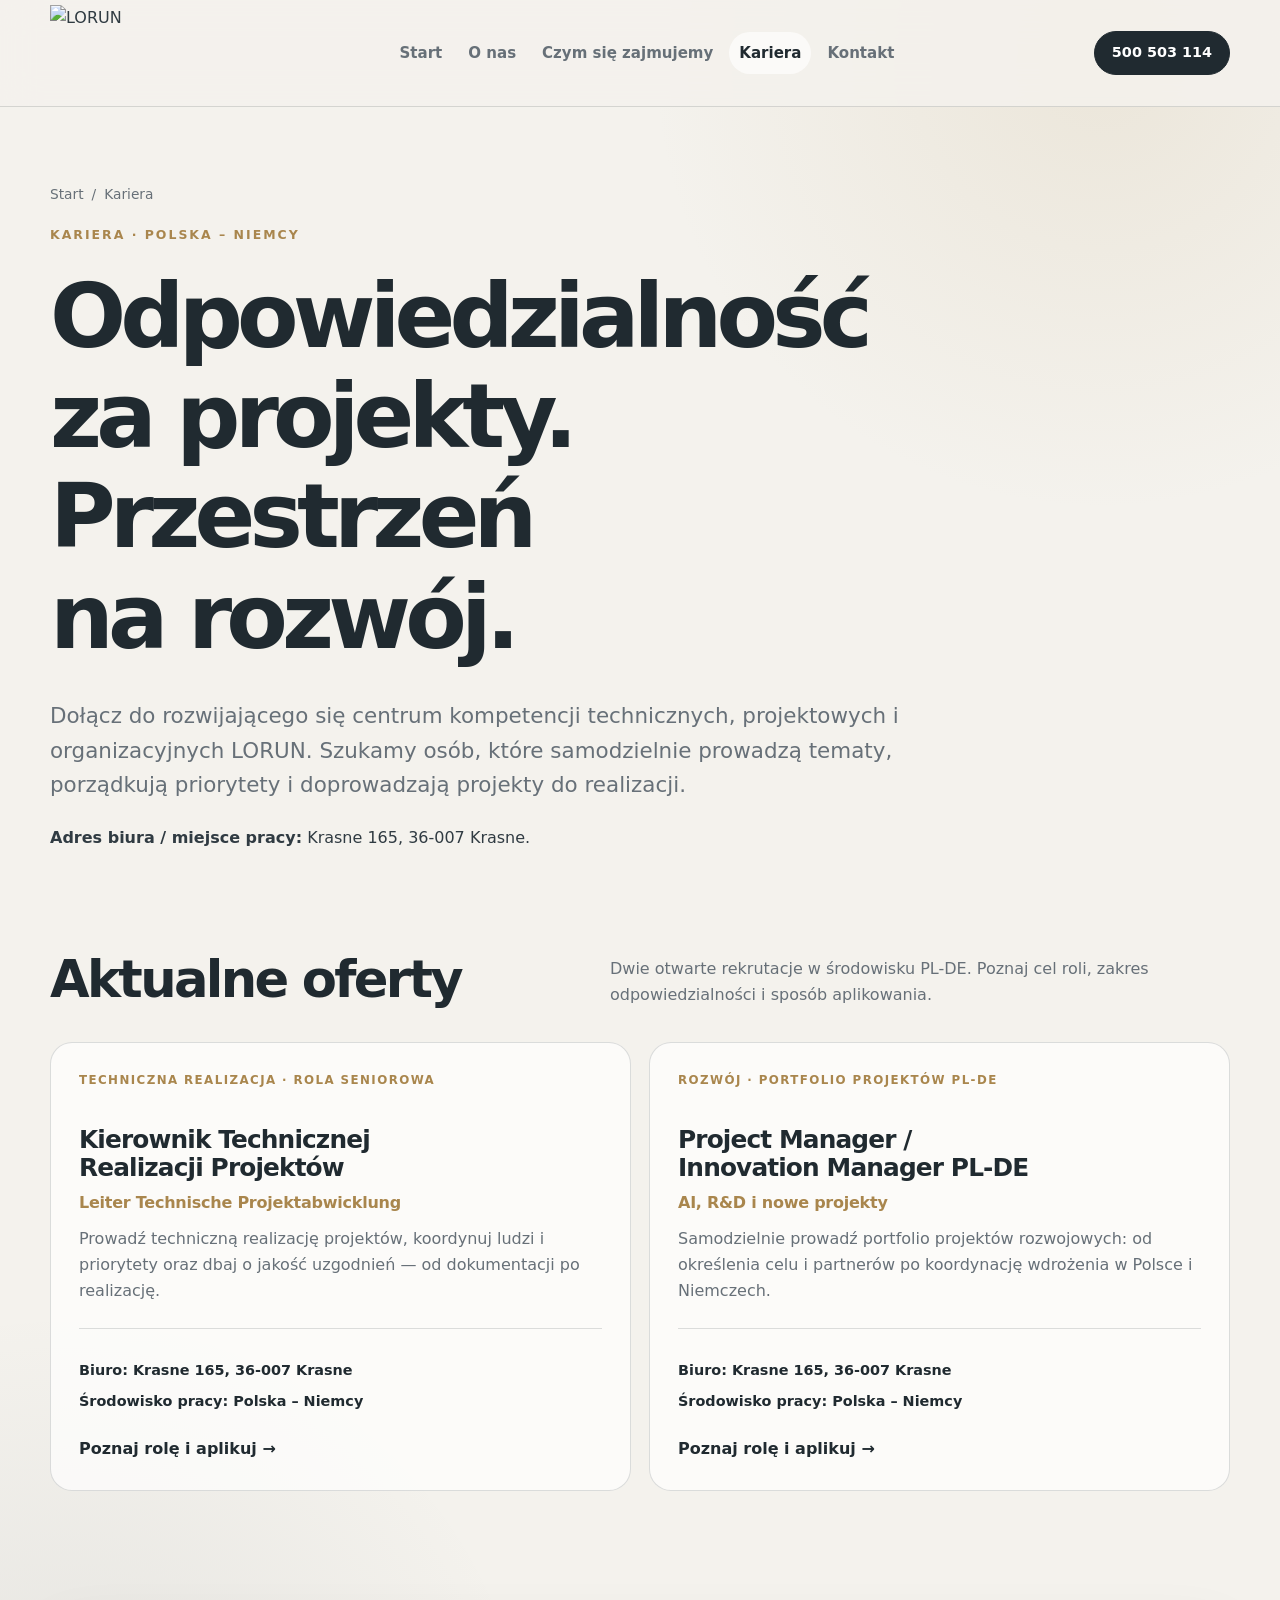
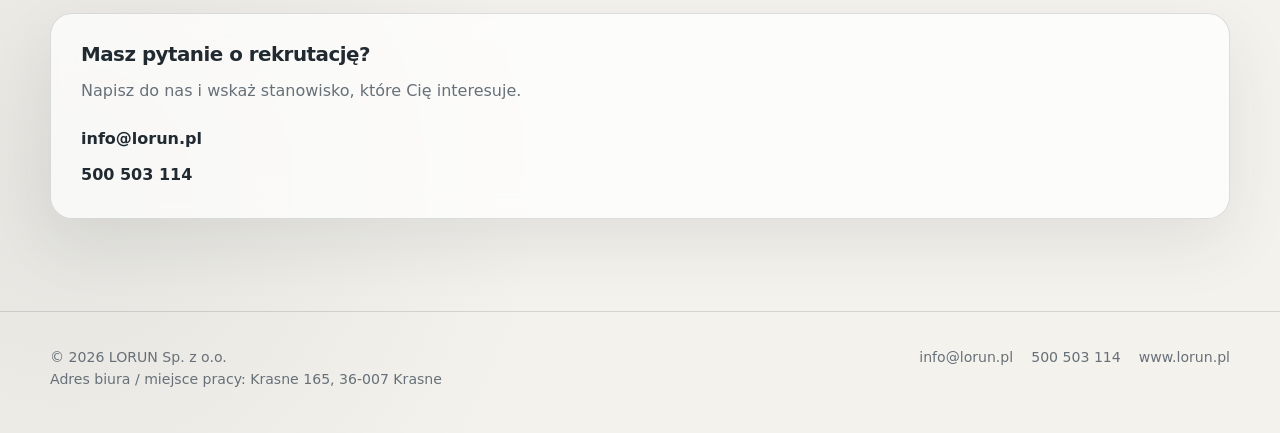
==== kariera/index.html @ e3cecb99 "Update LORUN careers, PL-DE profile and office contact" ====
<!doctype html>
<html lang="pl">
<head>
  <meta charset="utf-8">
  <meta name="viewport" content="width=device-width, initial-scale=1">
  <title>Kariera w LORUN — dwie otwarte role PL-DE</title>
  <meta name="description" content="Kierownik Technicznej Realizacji Projektów oraz Project Manager / Innovation Manager PL-DE — AI, R&amp;D i nowe projekty. Biuro: Krasne 165, 36-007 Krasne.">
  <meta name="theme-color" content="#303b42">

  <link rel="canonical" href="https://www.lorun.pl/kariera/">
  <meta property="og:type" content="website">
  <meta property="og:title" content="Kariera w LORUN — dwie otwarte role PL-DE">
  <meta property="og:description" content="Kierownik Technicznej Realizacji Projektów oraz Project Manager / Innovation Manager PL-DE — AI, R&amp;D i nowe projekty. Biuro: Krasne 165, 36-007 Krasne.">
  <meta property="og:url" content="https://www.lorun.pl/kariera/">
  <meta property="og:image" content="https://www.lorun.pl/assets/logo-lorun.png">
  <link rel="icon" type="image/png" href="../assets/favicon.png">
  <link rel="stylesheet" href="../assets/style.css">
</head>
<body>
<a class="skip-link" href="#main">Przejdź do treści</a>
<header class="site-header">
  <div class="container header-inner">
    <img class="site-logo" src="../assets/logo-lorun.png" alt="LORUN" width="1000" height="684">
    <nav class="main-nav" aria-label="Nawigacja główna">
      <a href="../">Start</a>
      <a href="../#o-nas">O nas</a>
      <a href="../#dzialalnosc">Czym się zajmujemy</a>
      <a href="../kariera/" aria-current="page">Kariera</a>
      <a href="../#kontakt">Kontakt</a>
    </nav>
    <a class="header-contact" href="tel:+48500503114">500 503 114</a>
  </div>
</header>
<main id="main"><section class="page-hero"><div class="container"><div class="breadcrumbs"><a href="../">Start</a><span>/</span><span>Kariera</span></div><p class="eyebrow">Kariera · Polska – Niemcy</p><h1>Odpowiedzialność za projekty. Przestrzeń na rozwój.</h1><p class="hero-copy">Dołącz do rozwijającego się centrum kompetencji technicznych, projektowych i organizacyjnych LORUN. Szukamy osób, które samodzielnie prowadzą tematy, porządkują priorytety i doprowadzają projekty do realizacji.</p><p class="hero-location"><strong>Adres biura / miejsce pracy:</strong> Krasne 165, 36-007 Krasne.</p></div></section>
<section class="section"><div class="container"><div class="section-header"><h2>Aktualne oferty</h2><p>Dwie otwarte rekrutacje w środowisku PL-DE. Poznaj cel roli, zakres odpowiedzialności i sposób aplikowania.</p></div><div class="jobs-grid jobs-grid-two"><a class="job-card" href="kierownik-technicznej-realizacji-projektow/">
  <span class="job-card-kicker">Techniczna realizacja · rola seniorowa</span>
  <h2>Kierownik Technicznej Realizacji Projektów<span class="job-subtitle" lang="de">Leiter Technische Projektabwicklung</span></h2>
  <p>Prowadź techniczną realizację projektów, koordynuj ludzi i priorytety oraz dbaj o jakość uzgodnień — od dokumentacji po realizację.</p>
  <div class="job-card-meta"><span>Biuro: Krasne 165, 36-007 Krasne</span><span>Środowisko pracy: Polska – Niemcy</span></div>
  <span class="job-card-link">Poznaj rolę i aplikuj →</span>
</a>
<a class="job-card" href="project-manager-innovation-manager-pl-de/">
  <span class="job-card-kicker">Rozwój · portfolio projektów PL-DE</span>
  <h2>Project Manager / Innovation Manager PL-DE<span class="job-subtitle" lang="pl">AI, R&amp;D i nowe projekty</span></h2>
  <p>Samodzielnie prowadź portfolio projektów rozwojowych: od określenia celu i partnerów po koordynację wdrożenia w Polsce i Niemczech.</p>
  <div class="job-card-meta"><span>Biuro: Krasne 165, 36-007 Krasne</span><span>Środowisko pracy: Polska – Niemcy</span></div>
  <span class="job-card-link">Poznaj rolę i aplikuj →</span>
</a></div></div></section>
<section class="section"><div class="container contact-panel"><h2>Masz pytanie o rekrutację?</h2><p>Napisz do nas i wskaż stanowisko, które Cię interesuje.</p><div class="contact-list"><a href="mailto:info@lorun.pl?subject=Pytanie%20o%20rekrutacj%C4%99%20w%20LORUN">info@lorun.pl</a><a href="tel:+48500503114">500 503 114</a></div></div></section></main>
<footer class="site-footer">
  <div class="container footer-inner">
    <div>© 2026 LORUN Sp. z o.o.<br>Adres biura / miejsce pracy: Krasne 165, 36-007 Krasne</div>
    <div class="footer-links">
      <a href="mailto:info@lorun.pl">info@lorun.pl</a>
      <a href="tel:+48500503114">500 503 114</a>
      <a href="https://www.lorun.pl/">www.lorun.pl</a>
    </div>
  </div>
</footer>
<!-- Cloudflare Web Analytics --><script type='module' src='https://static.cloudflareinsights.com/beacon.min.js' data-cf-beacon='{"token": "ae90b8def98d4bb9a8c5c125991c2f4f"}'></script><!-- End Cloudflare Web Analytics -->
</body></html>
---- assets/style.css ----
:root {
  --bg: #f4f2ed;
  --surface: #fbfaf7;
  --surface-strong: #ffffff;
  --text: #303b42;
  --text-strong: #202a30;
  --muted: #677078;
  --line: rgba(48, 59, 66, 0.16);
  --gold: #cdbb96;
  --gold-strong: #a9864d;
  --shadow: 0 24px 65px rgba(31, 42, 48, 0.09);
  --radius: 22px;
  --max-width: 1180px;
}

* { box-sizing: border-box; }
html { scroll-behavior: smooth; }
body {
  margin: 0;
  min-height: 100vh;
  color: var(--text);
  background:
    radial-gradient(circle at 86% 3%, rgba(205, 187, 150, 0.22), transparent 28rem),
    radial-gradient(circle at 5% 88%, rgba(48, 59, 66, 0.08), transparent 30rem),
    var(--bg);
  font-family: Inter, ui-sans-serif, system-ui, -apple-system, BlinkMacSystemFont, "Segoe UI", sans-serif;
  line-height: 1.62;
  -webkit-font-smoothing: antialiased;
}

img { max-width: 100%; display: block; }
a { color: inherit; }
button, input, textarea, select { font: inherit; }

.skip-link {
  position: absolute;
  left: -9999px;
  top: 0;
  z-index: 100;
  padding: .75rem 1rem;
  color: #fff;
  background: var(--text-strong);
}
.skip-link:focus { left: 1rem; top: 1rem; }

.container {
  width: min(var(--max-width), calc(100% - 40px));
  margin-inline: auto;
}

.site-header {
  position: relative;
  z-index: 10;
  border-bottom: 1px solid var(--line);
  background: rgba(244, 242, 237, 0.86);
  backdrop-filter: blur(18px);
}

.header-inner {
  display: grid;
  grid-template-columns: 190px 1fr auto;
  align-items: center;
  min-height: 106px;
  gap: 32px;
}

.site-logo {
  width: 168px;
  height: auto;
  object-fit: contain;
  user-select: none;
}

.main-nav {
  display: flex;
  justify-content: center;
  gap: 6px;
}

.main-nav a {
  display: inline-flex;
  align-items: center;
  min-height: 42px;
  padding: 0 14px;
  border-radius: 999px;
  color: var(--muted);
  font-size: .94rem;
  font-weight: 680;
  text-decoration: none;
}
.main-nav a:hover,
.main-nav a[aria-current="page"] {
  color: var(--text-strong);
  background: rgba(255, 255, 255, .64);
}

.header-contact {
  display: inline-flex;
  align-items: center;
  min-height: 44px;
  padding: 0 17px;
  border: 1px solid var(--text-strong);
  border-radius: 999px;
  color: #fff;
  background: var(--text-strong);
  font-size: .9rem;
  font-weight: 760;
  text-decoration: none;
  white-space: nowrap;
}
.header-contact:hover { opacity: .9; }

.hero {
  padding: 100px 0 78px;
}

.hero-grid {
  display: grid;
  grid-template-columns: minmax(0, 1.32fr) minmax(300px, .68fr);
  gap: 64px;
  align-items: end;
}

.eyebrow {
  margin: 0 0 20px;
  color: var(--gold-strong);
  font-size: .78rem;
  font-weight: 820;
  letter-spacing: .16em;
  text-transform: uppercase;
}

h1, h2, h3 {
  color: var(--text-strong);
  line-height: 1.12;
  text-wrap: balance;
}

h1 {
  max-width: 860px;
  margin: 0;
  font-size: clamp(3rem, 7vw, 6.45rem);
  letter-spacing: -.065em;
}

.hero-copy {
  max-width: 780px;
  margin: 32px 0 0;
  color: var(--muted);
  font-size: clamp(1.08rem, 2vw, 1.34rem);
}

.hero-actions {
  display: flex;
  flex-wrap: wrap;
  gap: 12px;
  margin-top: 34px;
}

.btn {
  display: inline-flex;
  align-items: center;
  justify-content: center;
  min-height: 50px;
  padding: 0 20px;
  border: 1px solid transparent;
  border-radius: 12px;
  font-weight: 760;
  text-decoration: none;
}
.btn-primary { color: #fff; background: var(--text-strong); }
.btn-primary:hover { opacity: .91; transform: translateY(-1px); }
.btn-secondary { border-color: var(--line); background: rgba(255,255,255,.52); }
.btn-secondary:hover { background: #fff; }

.notice-panel,
.contact-panel,
.job-apply-card {
  padding: 30px;
  border: 1px solid var(--line);
  border-radius: var(--radius);
  background: rgba(255, 255, 255, .72);
  box-shadow: var(--shadow);
  backdrop-filter: blur(16px);
}

.notice-label {
  display: inline-flex;
  margin-bottom: 18px;
  padding: 8px 11px;
  border-radius: 999px;
  color: var(--text-strong);
  background: rgba(205,187,150,.38);
  font-size: .72rem;
  font-weight: 820;
  letter-spacing: .08em;
  text-transform: uppercase;
}

.notice-panel h2,
.contact-panel h2,
.job-apply-card h2 {
  margin: 0 0 12px;
  font-size: 1.24rem;
  letter-spacing: -.025em;
}

.notice-panel p,
.contact-panel p,
.job-apply-card p {
  margin: 0;
  color: var(--muted);
}

.contact-list {
  display: grid;
  gap: 10px;
  margin-top: 22px;
}
.contact-list a {
  display: flex;
  align-items: center;
  gap: 10px;
  color: var(--text-strong);
  font-weight: 740;
  text-decoration: none;
  overflow-wrap: anywhere;
}
.contact-list a:hover { text-decoration: underline; text-underline-offset: 4px; }

.section { padding: 30px 0 92px; }
.section-header {
  display: flex;
  justify-content: space-between;
  align-items: end;
  gap: 32px;
  margin-bottom: 34px;
}
.section-header h2 {
  margin: 0;
  font-size: clamp(2rem, 4vw, 3.7rem);
  letter-spacing: -.052em;
}
.section-header p { max-width: 620px; margin: 0; color: var(--muted); }

.cards-3 {
  display: grid;
  grid-template-columns: repeat(3, minmax(0, 1fr));
  gap: 18px;
}

.service-card {
  min-height: 280px;
  padding: 28px;
  border: 1px solid var(--line);
  border-radius: var(--radius);
  background: rgba(255,255,255,.55);
}
.service-index {
  color: var(--gold-strong);
  font-size: .78rem;
  font-weight: 820;
  letter-spacing: .12em;
}
.service-card h3 { margin: 56px 0 14px; font-size: 1.38rem; letter-spacing: -.03em; }
.service-card p { margin: 0; color: var(--muted); }

.partners-section {
  padding-top: 12px;
}

.partners-header {
  align-items: center;
}

.partners-header > div {
  max-width: 650px;
}

.partners-header .eyebrow {
  margin-bottom: 14px;
}

.partners-grid {
  display: grid;
  grid-template-columns: repeat(4, minmax(0, 1fr));
  gap: 16px;
}

.partner-card {
  display: grid;
  place-items: center;
  min-height: 170px;
  padding: 30px 26px;
  overflow: hidden;
  border: 1px solid var(--line);
  border-radius: var(--radius);
  background: rgba(255,255,255,.76);
  box-shadow: 0 14px 38px rgba(31, 42, 48, .055);
}

.partner-logo {
  width: 100%;
  height: 92px;
  object-fit: contain;
  object-position: center;
}

.partner-logo-riweco { height: 62px; }
.partner-logo-kazi { height: 108px; }
.partner-logo-sebau { height: 70px; }
.partner-logo-feniq { height: 88px; }

.career-teaser {
  display: grid;
  grid-template-columns: 1.15fr .85fr;
  gap: 42px;
  align-items: center;
  padding: 44px;
  border: 1px solid var(--line);
  border-radius: 28px;
  color: #f8f7f3;
  background: var(--text-strong);
  box-shadow: var(--shadow);
}
.career-teaser h2 { margin: 0 0 16px; color: #fff; font-size: clamp(2rem, 4vw, 3.5rem); letter-spacing: -.05em; }
.career-teaser p { margin: 0; color: rgba(255,255,255,.72); }
.career-teaser .btn { justify-self: end; color: var(--text-strong); background: var(--gold); }

.page-hero {
  padding: 76px 0 54px;
}
.page-hero h1 {
  max-width: 900px;
  font-size: clamp(3rem, 7vw, 5.9rem);
}
.page-hero .hero-copy { max-width: 850px; }

.breadcrumbs {
  display: flex;
  flex-wrap: wrap;
  gap: 8px;
  margin: 0 0 20px;
  color: var(--muted);
  font-size: .86rem;
}
.breadcrumbs a { text-decoration: none; }
.breadcrumbs a:hover { text-decoration: underline; }

.jobs-grid {
  display: grid;
  grid-template-columns: repeat(3, minmax(0, 1fr));
  gap: 18px;
}

.job-card {
  position: relative;
  display: flex;
  flex-direction: column;
  min-height: 410px;
  padding: 28px;
  border: 1px solid var(--line);
  border-radius: var(--radius);
  background: rgba(255,255,255,.67);
  text-decoration: none;
  transition: transform .18s ease, box-shadow .18s ease, border-color .18s ease;
}
.job-card:hover {
  transform: translateY(-4px);
  border-color: rgba(169,134,77,.48);
  box-shadow: var(--shadow);
}
.job-card-kicker {
  color: var(--gold-strong);
  font-size: .74rem;
  font-weight: 820;
  letter-spacing: .12em;
  text-transform: uppercase;
}
.job-card h2 { margin: 36px 0 12px; font-size: 1.55rem; letter-spacing: -.035em; }
.job-card p { margin: 0; color: var(--muted); }
.job-card-meta {
  display: grid;
  gap: 8px;
  margin-top: auto;
  padding-top: 30px;
  border-top: 1px solid var(--line);
  color: var(--text-strong);
  font-size: .9rem;
  font-weight: 690;
}
.job-card-link {
  display: inline-flex;
  margin-top: 22px;
  color: var(--text-strong);
  font-weight: 800;
}

.job-header {
  padding: 66px 0 38px;
}
.job-header h1 {
  max-width: 1020px;
  font-size: clamp(2.65rem, 6vw, 5.1rem);
}
.job-subtitle {
  display: block;
  margin-top: 10px;
  color: var(--gold-strong);
  font-size: clamp(1rem, 2vw, 1.34rem);
  font-weight: 760;
  letter-spacing: -.015em;
}

.job-meta {
  display: grid;
  grid-template-columns: repeat(3, minmax(0,1fr));
  gap: 1px;
  margin-top: 34px;
  overflow: hidden;
  border: 1px solid var(--line);
  border-radius: 16px;
  background: var(--line);
}
.job-meta-item { padding: 20px; background: rgba(255,255,255,.78); }
.job-meta-label {
  display: block;
  margin-bottom: 4px;
  color: var(--muted);
  font-size: .72rem;
  font-weight: 820;
  letter-spacing: .09em;
  text-transform: uppercase;
}
.job-meta-value { color: var(--text-strong); font-weight: 750; }

.job-layout {
  display: grid;
  grid-template-columns: minmax(0, 1fr) 340px;
  gap: 54px;
  align-items: start;
  padding: 30px 0 100px;
}

.job-content {
  min-width: 0;
  padding: 38px 42px;
  border: 1px solid var(--line);
  border-radius: var(--radius);
  background: rgba(255,255,255,.60);
}
.job-section + .job-section {
  margin-top: 42px;
  padding-top: 36px;
  border-top: 1px solid var(--line);
}
.job-section h2 { margin: 0 0 18px; font-size: 1.72rem; letter-spacing: -.035em; }
.job-section p { margin: 0 0 16px; }
.job-section p:last-child { margin-bottom: 0; }
.job-section ul { margin: 0; padding-left: 1.25rem; }
.job-section li { padding-left: .25rem; margin: .42rem 0; }
.job-section strong { color: var(--text-strong); }

.job-sidebar {
  position: sticky;
  top: 28px;
  display: grid;
  gap: 18px;
}
.job-apply-card .btn { width: 100%; margin-top: 22px; }
.apply-details {
  display: grid;
  gap: 10px;
  margin-top: 20px;
  padding-top: 20px;
  border-top: 1px solid var(--line);
  font-size: .93rem;
}
.apply-details a { font-weight: 760; text-decoration: none; overflow-wrap: anywhere; }
.apply-details a:hover { text-decoration: underline; }

.pathway {
  display: flex;
  flex-wrap: wrap;
  gap: 8px;
  align-items: center;
  margin-top: 12px;
}
.pathway span {
  padding: 9px 12px;
  border: 1px solid var(--line);
  border-radius: 10px;
  background: rgba(255,255,255,.62);
  font-size: .9rem;
  font-weight: 720;
}
.pathway b { color: var(--gold-strong); }

.site-footer {
  border-top: 1px solid var(--line);
}
.footer-inner {
  display: grid;
  grid-template-columns: 1fr auto;
  gap: 28px;
  padding: 34px 0 42px;
  color: var(--muted);
  font-size: .88rem;
}
.footer-links { display: flex; flex-wrap: wrap; justify-content: end; gap: 18px; }
.footer-links a { text-decoration: none; }
.footer-links a:hover { text-decoration: underline; }

@media (max-width: 980px) {
  .header-inner { grid-template-columns: 160px 1fr; }
  .header-contact { display: none; }
  .main-nav { justify-content: end; }
  .hero-grid, .career-teaser, .job-layout { grid-template-columns: 1fr; }
  .notice-panel { max-width: 680px; }
  .career-teaser .btn { justify-self: start; }
  .job-sidebar { position: static; grid-template-columns: 1fr 1fr; }
  .cards-3, .jobs-grid, .partners-grid { grid-template-columns: 1fr 1fr; }
}

@media (max-width: 720px) {
  .container { width: min(var(--max-width), calc(100% - 28px)); }
  .site-header { position: static; }
  .header-inner { grid-template-columns: 132px 1fr; min-height: 84px; gap: 16px; }
  .site-logo { width: 128px; }
  .main-nav { gap: 0; }
  .main-nav a { padding-inline: 10px; font-size: .85rem; }
  .hero { padding: 68px 0 56px; }
  .hero-grid { gap: 38px; }
  h1 { font-size: clamp(2.75rem, 15vw, 4.6rem); }
  .section { padding-bottom: 68px; }
  .section-header { display: block; }
  .section-header p { margin-top: 16px; }
  .cards-3, .jobs-grid, .job-sidebar { grid-template-columns: 1fr; }
  .partner-card { min-height: 148px; }
  .career-teaser { padding: 30px; }
  .page-hero { padding-top: 58px; }
  .job-meta { grid-template-columns: 1fr; }
  .job-content { padding: 28px 24px; }
  .footer-inner { grid-template-columns: 1fr; }
  .footer-links { justify-content: start; }
}

@media (max-width: 480px) {
  .header-inner { grid-template-columns: 112px 1fr; }
  .site-logo { width: 108px; }
  .main-nav a:nth-child(3) { display: none; }
  .notice-panel, .contact-panel, .job-apply-card, .service-card, .job-card { padding: 24px; }
  .partners-grid { grid-template-columns: 1fr; }
  .partner-card { min-height: 132px; padding: 24px; }
  .hero-actions { display: grid; }
  .btn { width: 100%; }
}

/* Recruitment and office information use the existing palette and components. */
.main-nav { flex-wrap: wrap; }
.header-inner { grid-template-columns: 150px minmax(0, 1fr) auto; gap: 18px; }
.site-logo { width: 140px; }
.main-nav a { padding-inline: 10px; }
.hero { padding-top: 64px; }
.hero-grid { gap: 40px; align-items: start; }
.hero h1 { font-size: clamp(2.8rem, 5.5vw, 4.7rem); }
.page-hero h1, .job-header h1 { overflow-wrap: anywhere; }
.hero-location { margin-top: 22px; }
.open-roles { list-style: none; padding: 0; margin: 18px 0; }
.open-roles li + li { border-top: 1px solid var(--line); margin-top: 16px; padding-top: 16px; }
.open-roles a { display: block; font-weight: 760; text-decoration-thickness: 1px; text-underline-offset: 4px; }
.open-roles a span { display: block; margin-top: 6px; font-size: .9rem; font-weight: 500; color: var(--muted); }
.jobs-grid-two { grid-template-columns: repeat(2, minmax(0, 1fr)); }
.job-card .job-subtitle { font-size: 1rem; line-height: 1.4; }
.job-card p { margin-bottom: 24px; }
.contact-grid { display: grid; grid-template-columns: 1fr 1fr; gap: 32px; align-items: center; }
address { font-style: normal; }
.archive-notice { margin-top: 28px; padding: 24px; border: 1px solid var(--gold-strong); border-radius: var(--radius); background: var(--surface); }
.archive-notice p { margin: 10px 0 18px; }
a:focus-visible { outline: 3px solid var(--gold-strong); outline-offset: 4px; }
section[id] { scroll-margin-top: 24px; }
@media (max-width: 1100px) {
  .header-inner { grid-template-columns: 140px minmax(0, 1fr); }
  .header-contact { display: none; }
}
@media (max-width: 720px) {
  .header-inner { grid-template-columns: 1fr; gap: 8px; padding-block: 14px; }
  .site-logo { width: 108px; margin-inline: auto; }
  .main-nav { justify-content: center; }
  .main-nav a, .main-nav a:nth-child(3) { display: inline-flex; padding-inline: 10px; min-height: 44px; }
  .jobs-grid-two, .contact-grid { grid-template-columns: 1fr; }
  .hero { padding-top: 36px; }
  .hero h1 { font-size: clamp(2.5rem, 10vw, 4rem); }
  .page-hero h1 { font-size: clamp(2.35rem, 7vw, 5.9rem); }
  .hero-copy { margin-top: 22px; }
}
@media (prefers-reduced-motion: reduce) {
  html { scroll-behavior: auto; }
  .job-card { transition: none; }
  .job-card:hover, .btn-primary:hover { transform: none; }
}
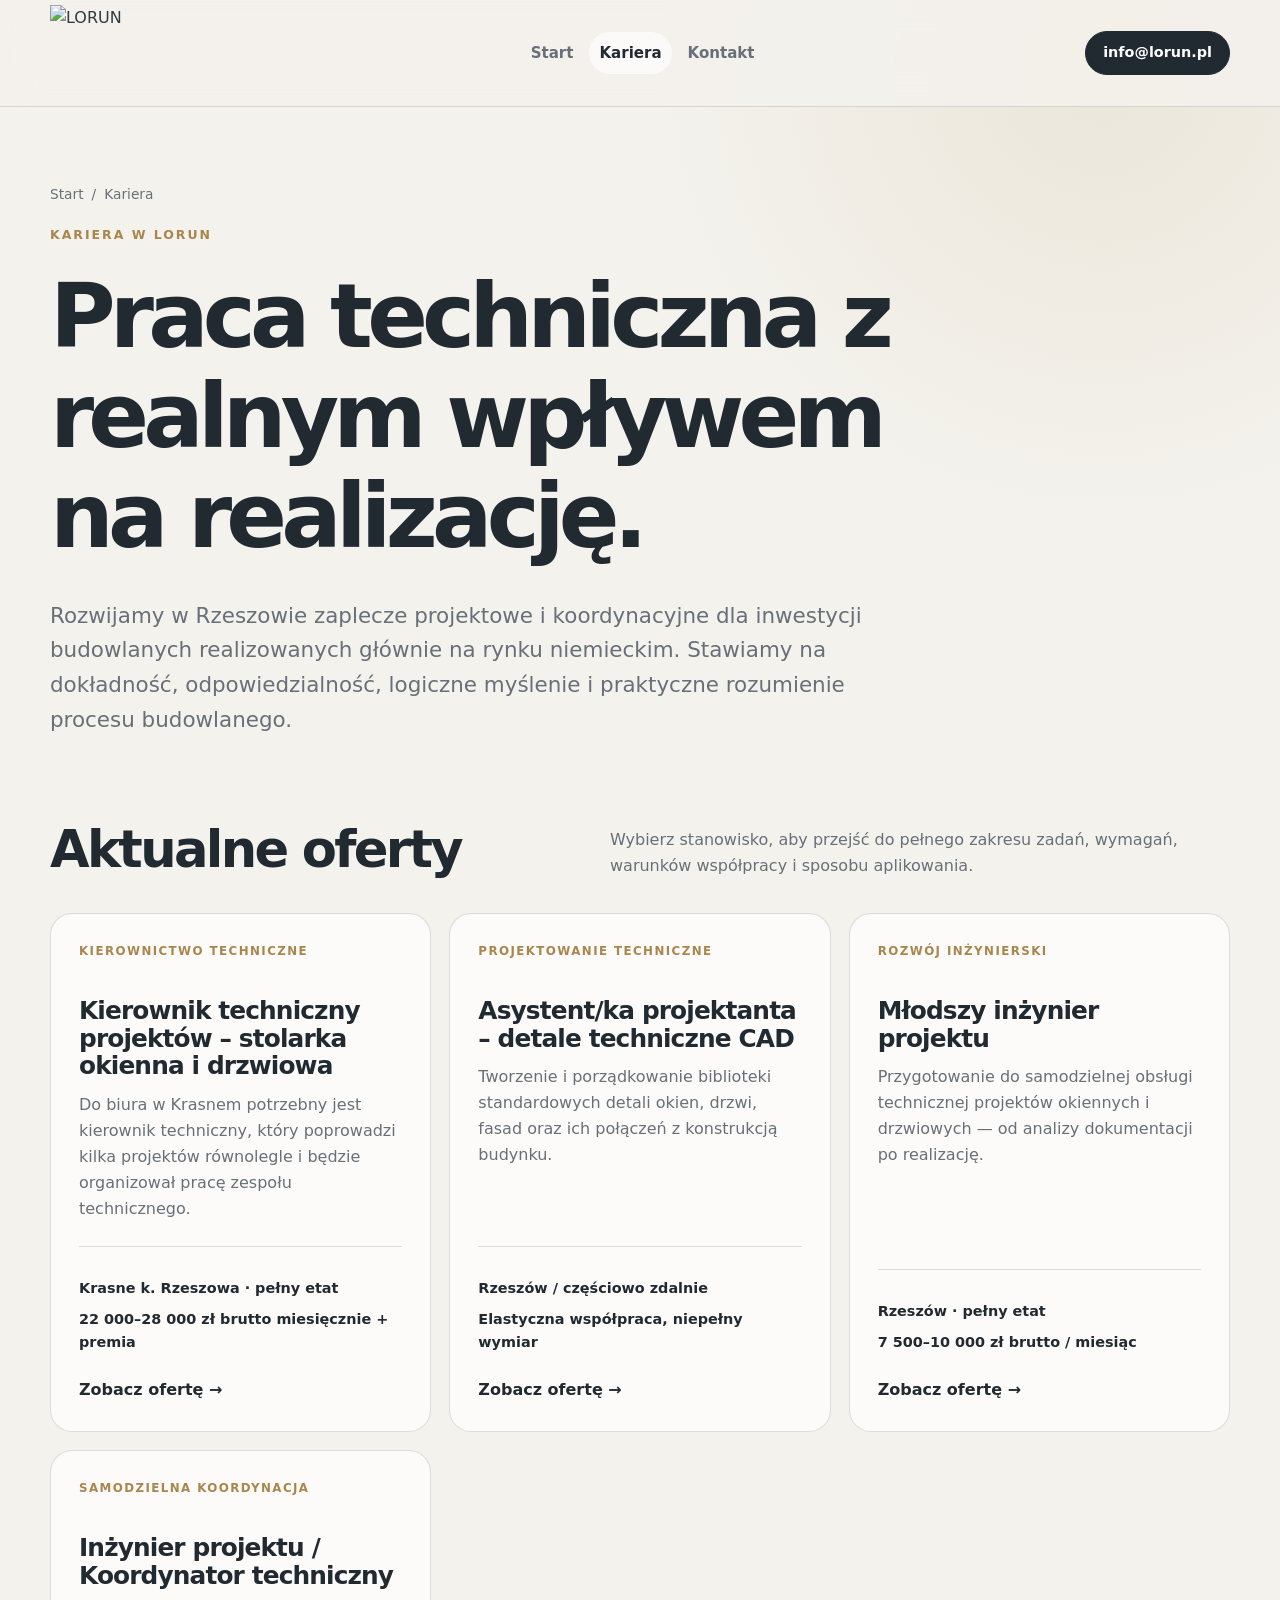
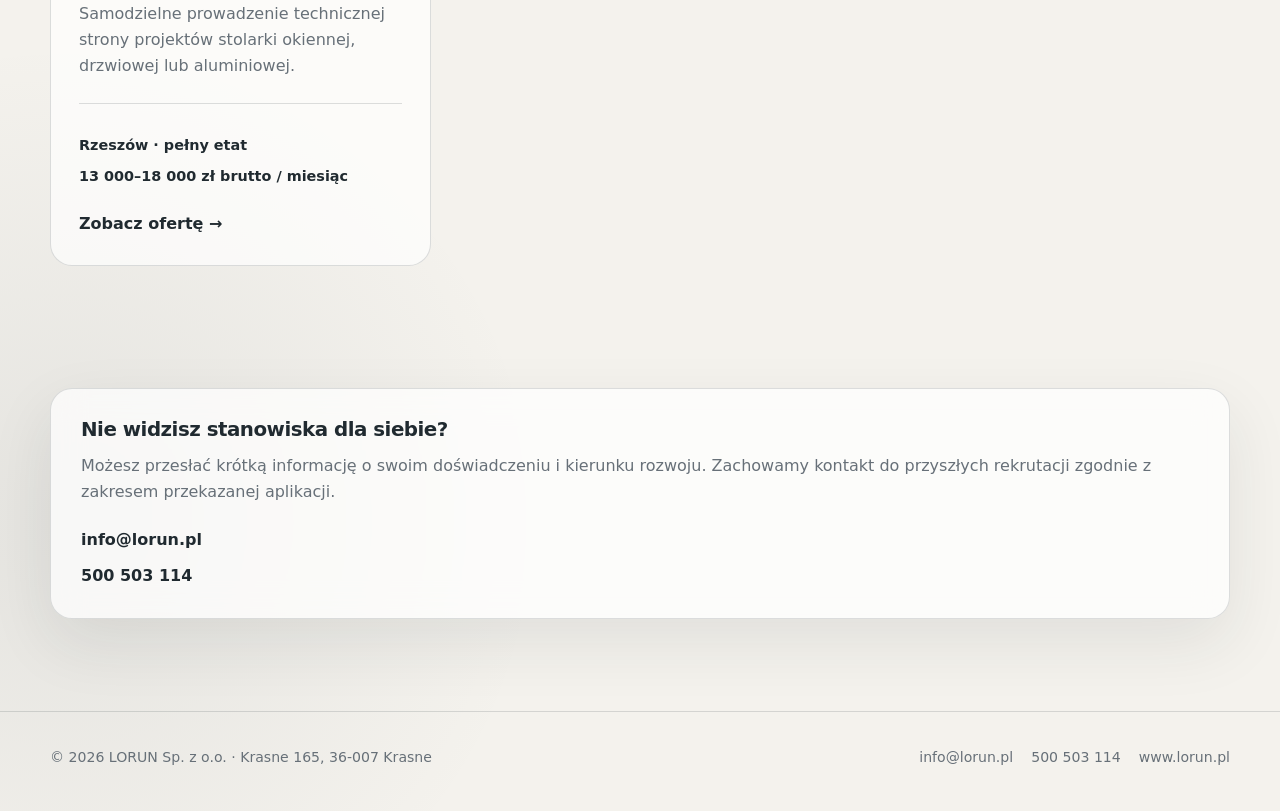
==== commit 1d4417de: "Add technical projects manager to careers" ====
--- a/kariera/index.html
+++ b/kariera/index.html
@@ -3,16 +3,9 @@
 <head>
   <meta charset="utf-8">
   <meta name="viewport" content="width=device-width, initial-scale=1">
-  <title>Kariera w LORUN — dwie otwarte role PL-DE</title>
-  <meta name="description" content="Kierownik Technicznej Realizacji Projektów oraz Project Manager / Innovation Manager PL-DE — AI, R&amp;D i nowe projekty. Biuro: Krasne 165, 36-007 Krasne.">
+  <title>Kariera w LORUN — aktualne oferty pracy</title>
+  <meta name="description" content="Aktualne oferty pracy w technicznym biurze LORUN w Rzeszowie.">
   <meta name="theme-color" content="#303b42">
-
-  <link rel="canonical" href="https://www.lorun.pl/kariera/">
-  <meta property="og:type" content="website">
-  <meta property="og:title" content="Kariera w LORUN — dwie otwarte role PL-DE">
-  <meta property="og:description" content="Kierownik Technicznej Realizacji Projektów oraz Project Manager / Innovation Manager PL-DE — AI, R&amp;D i nowe projekty. Biuro: Krasne 165, 36-007 Krasne.">
-  <meta property="og:url" content="https://www.lorun.pl/kariera/">
-  <meta property="og:image" content="https://www.lorun.pl/assets/logo-lorun.png">
   <link rel="icon" type="image/png" href="../assets/favicon.png">
   <link rel="stylesheet" href="../assets/style.css">
 </head>
@@ -23,33 +16,92 @@
     <img class="site-logo" src="../assets/logo-lorun.png" alt="LORUN" width="1000" height="684">
     <nav class="main-nav" aria-label="Nawigacja główna">
       <a href="../">Start</a>
-      <a href="../#o-nas">O nas</a>
-      <a href="../#dzialalnosc">Czym się zajmujemy</a>
       <a href="../kariera/" aria-current="page">Kariera</a>
-      <a href="../#kontakt">Kontakt</a>
+      <a href="mailto:info@lorun.pl">Kontakt</a>
     </nav>
-    <a class="header-contact" href="tel:+48500503114">500 503 114</a>
+    <a class="header-contact" href="mailto:info@lorun.pl">info@lorun.pl</a>
   </div>
 </header>
-<main id="main"><section class="page-hero"><div class="container"><div class="breadcrumbs"><a href="../">Start</a><span>/</span><span>Kariera</span></div><p class="eyebrow">Kariera · Polska – Niemcy</p><h1>Odpowiedzialność za projekty. Przestrzeń na rozwój.</h1><p class="hero-copy">Dołącz do rozwijającego się centrum kompetencji technicznych, projektowych i organizacyjnych LORUN. Szukamy osób, które samodzielnie prowadzą tematy, porządkują priorytety i doprowadzają projekty do realizacji.</p><p class="hero-location"><strong>Adres biura / miejsce pracy:</strong> Krasne 165, 36-007 Krasne.</p></div></section>
-<section class="section"><div class="container"><div class="section-header"><h2>Aktualne oferty</h2><p>Dwie otwarte rekrutacje w środowisku PL-DE. Poznaj cel roli, zakres odpowiedzialności i sposób aplikowania.</p></div><div class="jobs-grid jobs-grid-two"><a class="job-card" href="kierownik-technicznej-realizacji-projektow/">
-  <span class="job-card-kicker">Techniczna realizacja · rola seniorowa</span>
-  <h2>Kierownik Technicznej Realizacji Projektów<span class="job-subtitle" lang="de">Leiter Technische Projektabwicklung</span></h2>
-  <p>Prowadź techniczną realizację projektów, koordynuj ludzi i priorytety oraz dbaj o jakość uzgodnień — od dokumentacji po realizację.</p>
-  <div class="job-card-meta"><span>Biuro: Krasne 165, 36-007 Krasne</span><span>Środowisko pracy: Polska – Niemcy</span></div>
-  <span class="job-card-link">Poznaj rolę i aplikuj →</span>
-</a>
-<a class="job-card" href="project-manager-innovation-manager-pl-de/">
-  <span class="job-card-kicker">Rozwój · portfolio projektów PL-DE</span>
-  <h2>Project Manager / Innovation Manager PL-DE<span class="job-subtitle" lang="pl">AI, R&amp;D i nowe projekty</span></h2>
-  <p>Samodzielnie prowadź portfolio projektów rozwojowych: od określenia celu i partnerów po koordynację wdrożenia w Polsce i Niemczech.</p>
-  <div class="job-card-meta"><span>Biuro: Krasne 165, 36-007 Krasne</span><span>Środowisko pracy: Polska – Niemcy</span></div>
-  <span class="job-card-link">Poznaj rolę i aplikuj →</span>
-</a></div></div></section>
-<section class="section"><div class="container contact-panel"><h2>Masz pytanie o rekrutację?</h2><p>Napisz do nas i wskaż stanowisko, które Cię interesuje.</p><div class="contact-list"><a href="mailto:info@lorun.pl?subject=Pytanie%20o%20rekrutacj%C4%99%20w%20LORUN">info@lorun.pl</a><a href="tel:+48500503114">500 503 114</a></div></div></section></main>
+<main id="main">
+
+<section class="page-hero">
+  <div class="container">
+    <div class="breadcrumbs"><a href="../">Start</a><span>/</span><span>Kariera</span></div>
+    <p class="eyebrow">Kariera w LORUN</p>
+    <h1>Praca techniczna z realnym wpływem na realizację.</h1>
+    <p class="hero-copy">Rozwijamy w Rzeszowie zaplecze projektowe i koordynacyjne dla inwestycji budowlanych realizowanych głównie na rynku niemieckim. Stawiamy na dokładność, odpowiedzialność, logiczne myślenie i praktyczne rozumienie procesu budowlanego.</p>
+  </div>
+</section>
+
+<section class="section">
+  <div class="container">
+    <div class="section-header">
+      <h2>Aktualne oferty</h2>
+      <p>Wybierz stanowisko, aby przejść do pełnego zakresu zadań, wymagań, warunków współpracy i sposobu aplikowania.</p>
+    </div>
+    <div class="jobs-grid">
+      <a class="job-card" href="kierownik-techniczny-projektow/">
+        <span class="job-card-kicker">Kierownictwo techniczne</span>
+        <h2>Kierownik techniczny projektów – stolarka okienna i drzwiowa</h2>
+        <p>Do biura w Krasnem potrzebny jest kierownik techniczny, który poprowadzi kilka projektów równolegle i będzie organizował pracę zespołu technicznego.</p>
+        <div class="job-card-meta">
+          <span>Krasne k. Rzeszowa · pełny etat</span>
+          <span>22 000–28 000 zł brutto miesięcznie + premia</span>
+        </div>
+        <span class="job-card-link">Zobacz ofertę →</span>
+      </a>
+
+      <a class="job-card" href="asystent-projektanta-cad/">
+        <span class="job-card-kicker">Projektowanie techniczne</span>
+        <h2>Asystent/ka projektanta – detale techniczne CAD</h2>
+        <p>Tworzenie i porządkowanie biblioteki standardowych detali okien, drzwi, fasad oraz ich połączeń z konstrukcją budynku.</p>
+        <div class="job-card-meta">
+          <span>Rzeszów / częściowo zdalnie</span>
+          <span>Elastyczna współpraca, niepełny wymiar</span>
+        </div>
+        <span class="job-card-link">Zobacz ofertę →</span>
+      </a>
+
+      <a class="job-card" href="mlodszy-inzynier-projektu/">
+        <span class="job-card-kicker">Rozwój inżynierski</span>
+        <h2>Młodszy inżynier projektu</h2>
+        <p>Przygotowanie do samodzielnej obsługi technicznej projektów okiennych i drzwiowych — od analizy dokumentacji po realizację.</p>
+        <div class="job-card-meta">
+          <span>Rzeszów · pełny etat</span>
+          <span>7 500–10 000 zł brutto / miesiąc</span>
+        </div>
+        <span class="job-card-link">Zobacz ofertę →</span>
+      </a>
+
+      <a class="job-card" href="inzynier-projektu/">
+        <span class="job-card-kicker">Samodzielna koordynacja</span>
+        <h2>Inżynier projektu / Koordynator techniczny</h2>
+        <p>Samodzielne prowadzenie technicznej strony projektów stolarki okiennej, drzwiowej lub aluminiowej.</p>
+        <div class="job-card-meta">
+          <span>Rzeszów · pełny etat</span>
+          <span>13 000–18 000 zł brutto / miesiąc</span>
+        </div>
+        <span class="job-card-link">Zobacz ofertę →</span>
+      </a>
+    </div>
+  </div>
+</section>
+
+<section class="section">
+  <div class="container contact-panel">
+    <h2>Nie widzisz stanowiska dla siebie?</h2>
+    <p>Możesz przesłać krótką informację o swoim doświadczeniu i kierunku rozwoju. Zachowamy kontakt do przyszłych rekrutacji zgodnie z zakresem przekazanej aplikacji.</p>
+    <div class="contact-list">
+      <a href="mailto:info@lorun.pl?subject=Kariera%20w%20LORUN%20-%20aplikacja%20spontaniczna">info@lorun.pl</a>
+      <a href="tel:+48500503114">500 503 114</a>
+    </div>
+  </div>
+</section>
+
+</main>
 <footer class="site-footer">
   <div class="container footer-inner">
-    <div>© 2026 LORUN Sp. z o.o.<br>Adres biura / miejsce pracy: Krasne 165, 36-007 Krasne</div>
+    <div>© 2026 LORUN Sp. z o.o. · Krasne 165, 36-007 Krasne</div>
     <div class="footer-links">
       <a href="mailto:info@lorun.pl">info@lorun.pl</a>
       <a href="tel:+48500503114">500 503 114</a>
@@ -58,4 +110,5 @@
   </div>
 </footer>
 <!-- Cloudflare Web Analytics --><script type='module' src='https://static.cloudflareinsights.com/beacon.min.js' data-cf-beacon='{"token": "ae90b8def98d4bb9a8c5c125991c2f4f"}'></script><!-- End Cloudflare Web Analytics -->
-</body></html>
+</body>
+</html>
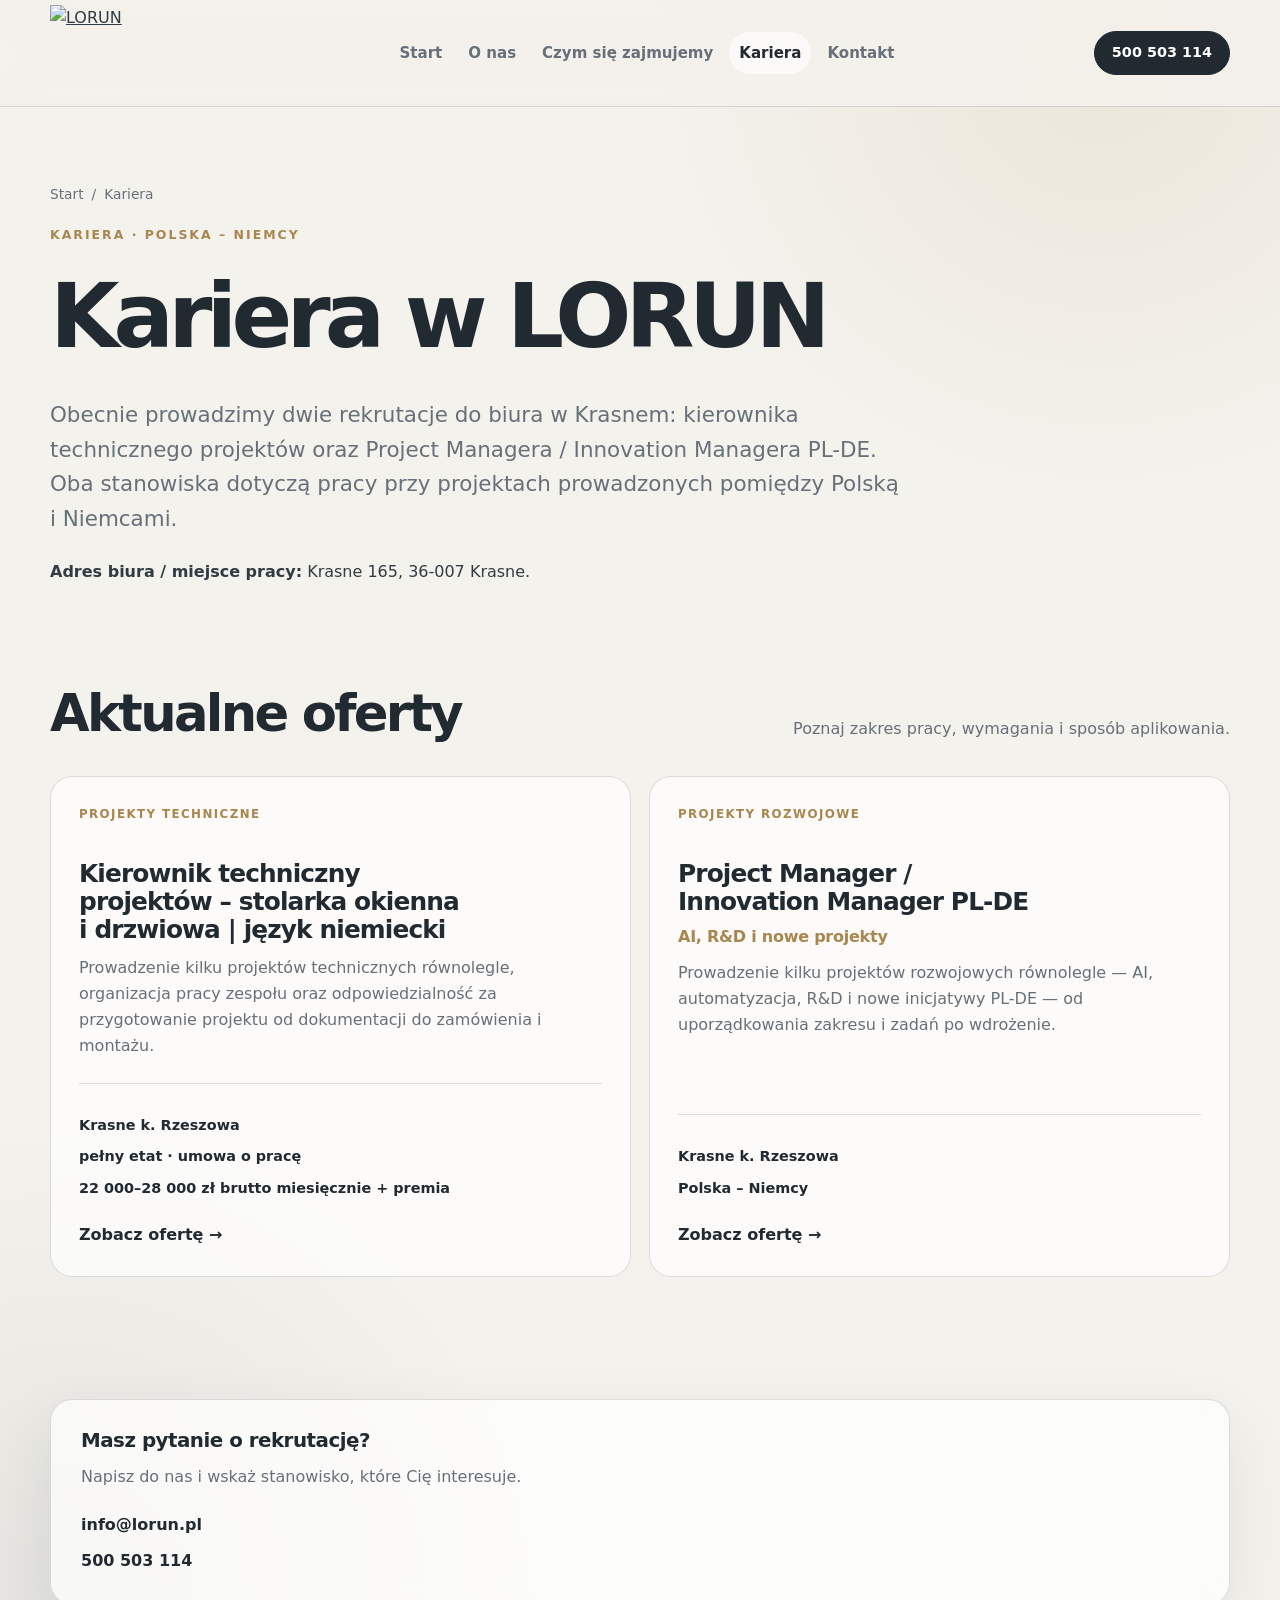
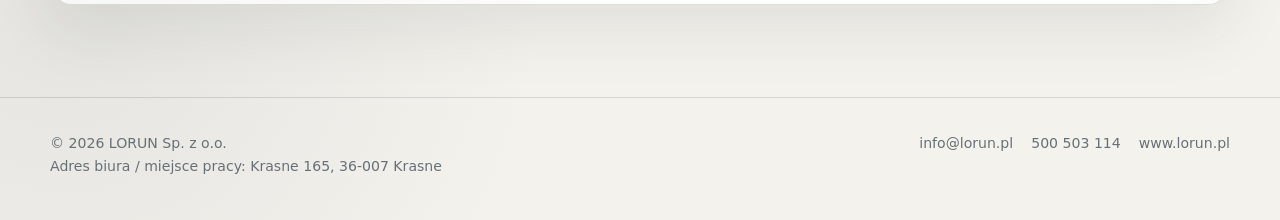
==== commit 7d318eb5: "Apply approved Polish copy and final recruitment terms" ====
--- a/kariera/index.html
+++ b/kariera/index.html
@@ -3,9 +3,16 @@
 <head>
   <meta charset="utf-8">
   <meta name="viewport" content="width=device-width, initial-scale=1">
-  <title>Kariera w LORUN — aktualne oferty pracy</title>
-  <meta name="description" content="Aktualne oferty pracy w technicznym biurze LORUN w Rzeszowie.">
+  <title>Kariera w LORUN — aktualne oferty pracy w Krasnem</title>
+  <meta name="description" content="Kierownik techniczny projektów – stolarka okienna i drzwiowa | język niemiecki oraz Project Manager / Innovation Manager PL-DE. Aktualne oferty pracy w biurze LORUN w Krasnem.">
   <meta name="theme-color" content="#303b42">
+
+  <link rel="canonical" href="https://www.lorun.pl/kariera/">
+  <meta property="og:type" content="website">
+  <meta property="og:title" content="Kariera w LORUN — aktualne oferty pracy w Krasnem">
+  <meta property="og:description" content="Kierownik techniczny projektów – stolarka okienna i drzwiowa | język niemiecki oraz Project Manager / Innovation Manager PL-DE. Aktualne oferty pracy w biurze LORUN w Krasnem.">
+  <meta property="og:url" content="https://www.lorun.pl/kariera/">
+  <meta property="og:image" content="https://www.lorun.pl/assets/logo-lorun.png">
   <link rel="icon" type="image/png" href="../assets/favicon.png">
   <link rel="stylesheet" href="../assets/style.css">
 </head>
@@ -13,95 +20,36 @@
 <a class="skip-link" href="#main">Przejdź do treści</a>
 <header class="site-header">
   <div class="container header-inner">
-    <img class="site-logo" src="../assets/logo-lorun.png" alt="LORUN" width="1000" height="684">
+    <a class="site-logo-link" href="../" aria-label="LORUN — strona główna"><img class="site-logo" src="../assets/logo-lorun.png" alt="LORUN" width="1000" height="684"></a>
     <nav class="main-nav" aria-label="Nawigacja główna">
       <a href="../">Start</a>
+      <a href="../#o-nas">O nas</a>
+      <a href="../#dzialalnosc">Czym się zajmujemy</a>
       <a href="../kariera/" aria-current="page">Kariera</a>
-      <a href="mailto:info@lorun.pl">Kontakt</a>
+      <a href="../#kontakt">Kontakt</a>
     </nav>
-    <a class="header-contact" href="mailto:info@lorun.pl">info@lorun.pl</a>
+    <a class="header-contact" href="tel:+48500503114">500 503 114</a>
   </div>
 </header>
-<main id="main">
-
-<section class="page-hero">
-  <div class="container">
-    <div class="breadcrumbs"><a href="../">Start</a><span>/</span><span>Kariera</span></div>
-    <p class="eyebrow">Kariera w LORUN</p>
-    <h1>Praca techniczna z realnym wpływem na realizację.</h1>
-    <p class="hero-copy">Rozwijamy w Rzeszowie zaplecze projektowe i koordynacyjne dla inwestycji budowlanych realizowanych głównie na rynku niemieckim. Stawiamy na dokładność, odpowiedzialność, logiczne myślenie i praktyczne rozumienie procesu budowlanego.</p>
-  </div>
-</section>
-
-<section class="section">
-  <div class="container">
-    <div class="section-header">
-      <h2>Aktualne oferty</h2>
-      <p>Wybierz stanowisko, aby przejść do pełnego zakresu zadań, wymagań, warunków współpracy i sposobu aplikowania.</p>
-    </div>
-    <div class="jobs-grid">
-      <a class="job-card" href="kierownik-techniczny-projektow/">
-        <span class="job-card-kicker">Kierownictwo techniczne</span>
-        <h2>Kierownik techniczny projektów – stolarka okienna i drzwiowa</h2>
-        <p>Do biura w Krasnem potrzebny jest kierownik techniczny, który poprowadzi kilka projektów równolegle i będzie organizował pracę zespołu technicznego.</p>
-        <div class="job-card-meta">
-          <span>Krasne k. Rzeszowa · pełny etat</span>
-          <span>22 000–28 000 zł brutto miesięcznie + premia</span>
-        </div>
-        <span class="job-card-link">Zobacz ofertę →</span>
-      </a>
-
-      <a class="job-card" href="asystent-projektanta-cad/">
-        <span class="job-card-kicker">Projektowanie techniczne</span>
-        <h2>Asystent/ka projektanta – detale techniczne CAD</h2>
-        <p>Tworzenie i porządkowanie biblioteki standardowych detali okien, drzwi, fasad oraz ich połączeń z konstrukcją budynku.</p>
-        <div class="job-card-meta">
-          <span>Rzeszów / częściowo zdalnie</span>
-          <span>Elastyczna współpraca, niepełny wymiar</span>
-        </div>
-        <span class="job-card-link">Zobacz ofertę →</span>
-      </a>
-
-      <a class="job-card" href="mlodszy-inzynier-projektu/">
-        <span class="job-card-kicker">Rozwój inżynierski</span>
-        <h2>Młodszy inżynier projektu</h2>
-        <p>Przygotowanie do samodzielnej obsługi technicznej projektów okiennych i drzwiowych — od analizy dokumentacji po realizację.</p>
-        <div class="job-card-meta">
-          <span>Rzeszów · pełny etat</span>
-          <span>7 500–10 000 zł brutto / miesiąc</span>
-        </div>
-        <span class="job-card-link">Zobacz ofertę →</span>
-      </a>
-
-      <a class="job-card" href="inzynier-projektu/">
-        <span class="job-card-kicker">Samodzielna koordynacja</span>
-        <h2>Inżynier projektu / Koordynator techniczny</h2>
-        <p>Samodzielne prowadzenie technicznej strony projektów stolarki okiennej, drzwiowej lub aluminiowej.</p>
-        <div class="job-card-meta">
-          <span>Rzeszów · pełny etat</span>
-          <span>13 000–18 000 zł brutto / miesiąc</span>
-        </div>
-        <span class="job-card-link">Zobacz ofertę →</span>
-      </a>
-    </div>
-  </div>
-</section>
-
-<section class="section">
-  <div class="container contact-panel">
-    <h2>Nie widzisz stanowiska dla siebie?</h2>
-    <p>Możesz przesłać krótką informację o swoim doświadczeniu i kierunku rozwoju. Zachowamy kontakt do przyszłych rekrutacji zgodnie z zakresem przekazanej aplikacji.</p>
-    <div class="contact-list">
-      <a href="mailto:info@lorun.pl?subject=Kariera%20w%20LORUN%20-%20aplikacja%20spontaniczna">info@lorun.pl</a>
-      <a href="tel:+48500503114">500 503 114</a>
-    </div>
-  </div>
-</section>
-
-</main>
+<main id="main"><section class="page-hero"><div class="container"><div class="breadcrumbs"><a href="../">Start</a><span>/</span><span>Kariera</span></div><p class="eyebrow">Kariera · Polska – Niemcy</p><h1>Kariera w LORUN</h1><p class="hero-copy">Obecnie prowadzimy dwie rekrutacje do biura w Krasnem: kierownika technicznego projektów oraz Project Managera / Innovation Managera PL-DE. Oba stanowiska dotyczą pracy przy projektach prowadzonych pomiędzy Polską i Niemcami.</p><p class="hero-location"><strong>Adres biura / miejsce pracy:</strong> Krasne 165, 36-007 Krasne.</p></div></section>
+<section class="section"><div class="container"><div class="section-header"><h2>Aktualne oferty</h2><p>Poznaj zakres pracy, wymagania i sposób aplikowania.</p></div><div class="jobs-grid jobs-grid-two"><a class="job-card" href="kierownik-techniczny-projektow/">
+  <span class="job-card-kicker">Projekty techniczne</span>
+  <h2>Kierownik techniczny projektów – stolarka okienna i drzwiowa | język niemiecki</h2>
+  <p>Prowadzenie kilku projektów technicznych równolegle, organizacja pracy zespołu oraz odpowiedzialność za przygotowanie projektu od dokumentacji do zamówienia i montażu.</p>
+  <div class="job-card-meta"><span>Krasne k. Rzeszowa</span><span>pełny etat · umowa o pracę</span><span>22 000–28 000 zł brutto miesięcznie + premia</span></div>
+  <span class="job-card-link">Zobacz ofertę →</span>
+</a>
+<a class="job-card" href="project-manager-innovation-manager-pl-de/">
+  <span class="job-card-kicker">Projekty rozwojowe</span>
+  <h2>Project Manager / Innovation Manager PL-DE<span class="job-subtitle">AI, R&amp;D i nowe projekty</span></h2>
+  <p>Prowadzenie kilku projektów rozwojowych równolegle — AI, automatyzacja, R&amp;D i nowe inicjatywy PL-DE — od uporządkowania zakresu i zadań po wdrożenie.</p>
+  <div class="job-card-meta"><span>Krasne k. Rzeszowa</span><span>Polska – Niemcy</span></div>
+  <span class="job-card-link">Zobacz ofertę →</span>
+</a></div></div></section>
+<section class="section"><div class="container contact-panel"><h2>Masz pytanie o rekrutację?</h2><p>Napisz do nas i wskaż stanowisko, które Cię interesuje.</p><div class="contact-list"><a href="mailto:info@lorun.pl?subject=Pytanie%20o%20rekrutacj%C4%99%20w%20LORUN">info@lorun.pl</a><a href="tel:+48500503114">500 503 114</a></div></div></section></main>
 <footer class="site-footer">
   <div class="container footer-inner">
-    <div>© 2026 LORUN Sp. z o.o. · Krasne 165, 36-007 Krasne</div>
+    <div>© 2026 LORUN Sp. z o.o.<br>Adres biura / miejsce pracy: Krasne 165, 36-007 Krasne</div>
     <div class="footer-links">
       <a href="mailto:info@lorun.pl">info@lorun.pl</a>
       <a href="tel:+48500503114">500 503 114</a>
@@ -110,5 +58,4 @@
   </div>
 </footer>
 <!-- Cloudflare Web Analytics --><script type='module' src='https://static.cloudflareinsights.com/beacon.min.js' data-cf-beacon='{"token": "ae90b8def98d4bb9a8c5c125991c2f4f"}'></script><!-- End Cloudflare Web Analytics -->
-</body>
-</html>+</body></html>
--- a/assets/style.css
+++ b/assets/style.css
@@ -600,3 +600,17 @@
   .job-card { transition: none; }
   .job-card:hover, .btn-primary:hover { transform: none; }
 }
+/* Final approved copy and compact application panel. */
+.site-logo-link { display: block; width: fit-content; }
+.about-copy { max-width: 620px; }
+.section-header .about-copy p + p { margin-top: 18px; }
+.job-header-final h1 { font-size: clamp(2.1rem, 4.3vw, 4rem); }
+.job-terms { margin: 24px 0 0; }
+.job-salary { margin: 12px 0 0; font-size: clamp(1.15rem, 2.2vw, 1.65rem); color: var(--text-strong); }
+.job-apply-card > .btn:first-child { margin-top: 0; }
+@media (max-width: 720px) {
+  .site-logo-link { margin-inline: auto; }
+  .job-header-final { padding-top: 32px; }
+  .job-header-final .breadcrumbs { font-size: .78rem; line-height: 1.5; }
+  .job-header-final h1 { font-size: clamp(1.85rem, 7.6vw, 3rem); }
+}
